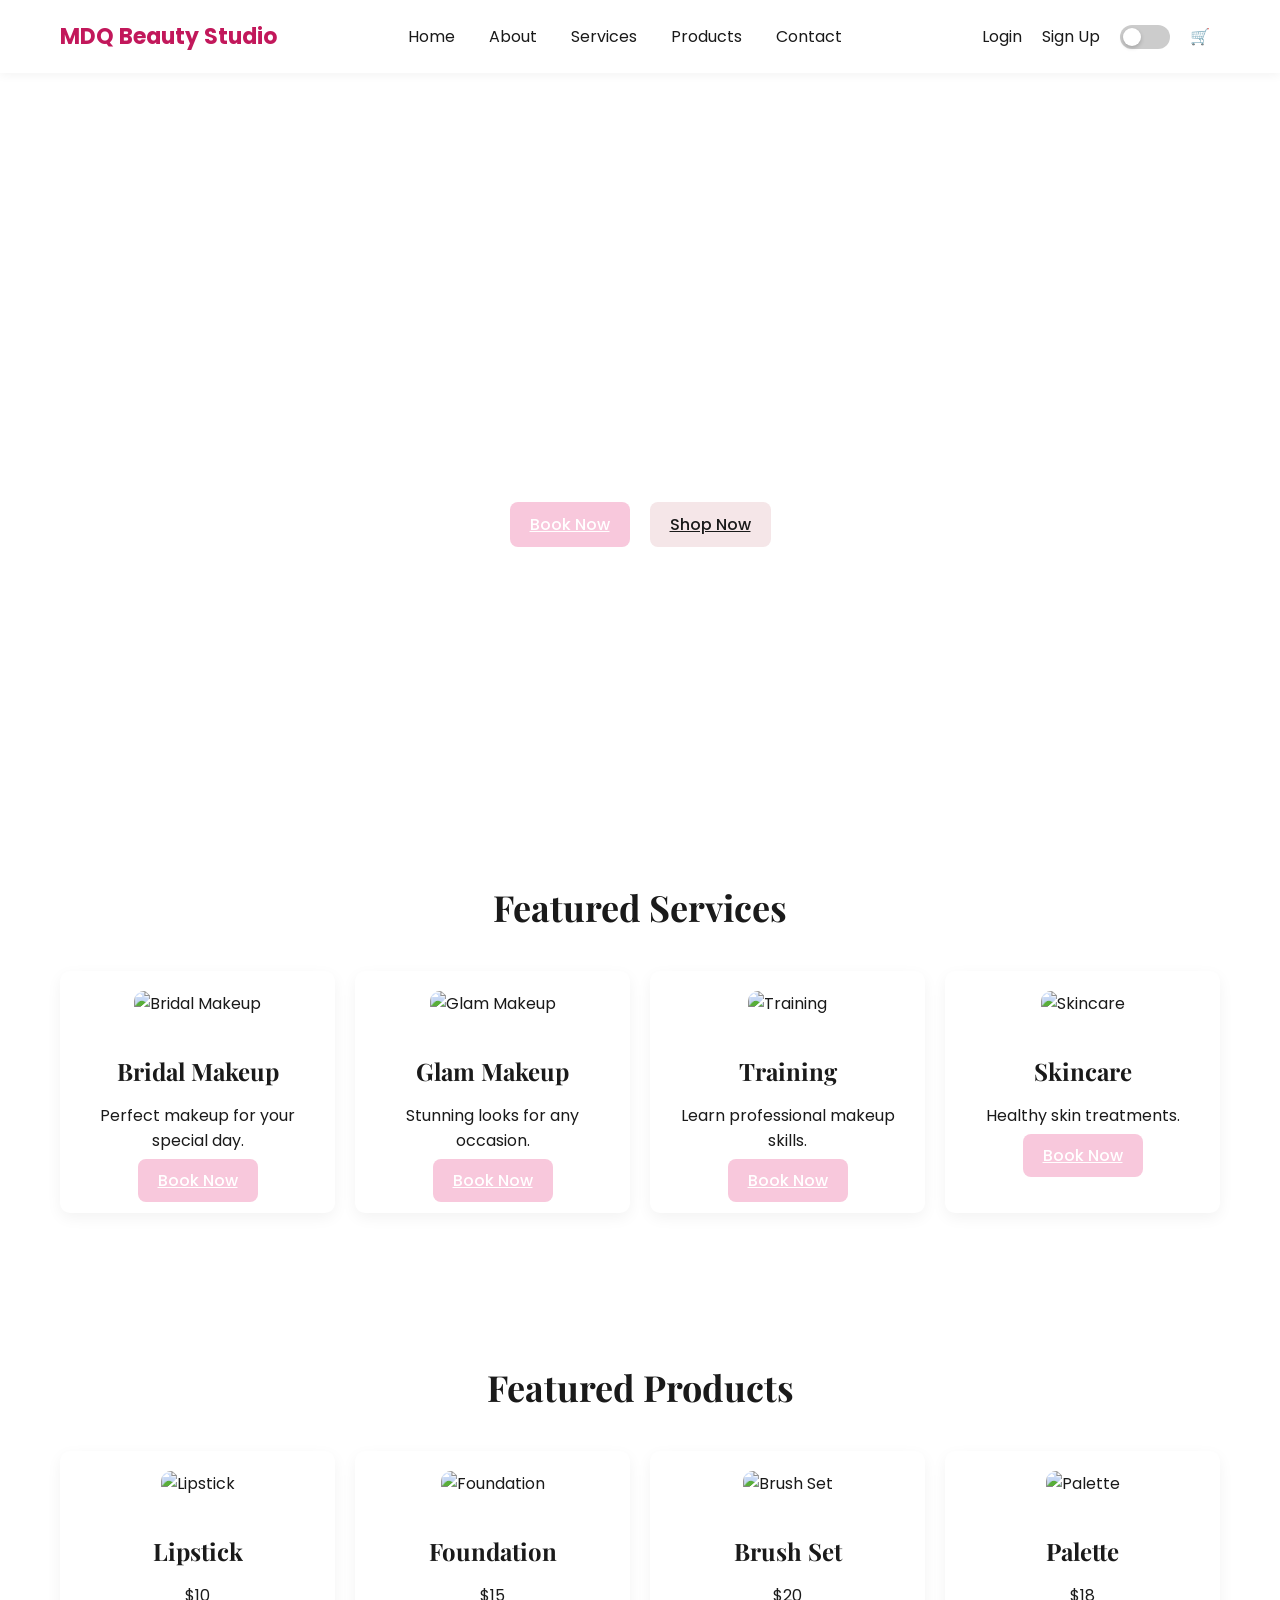
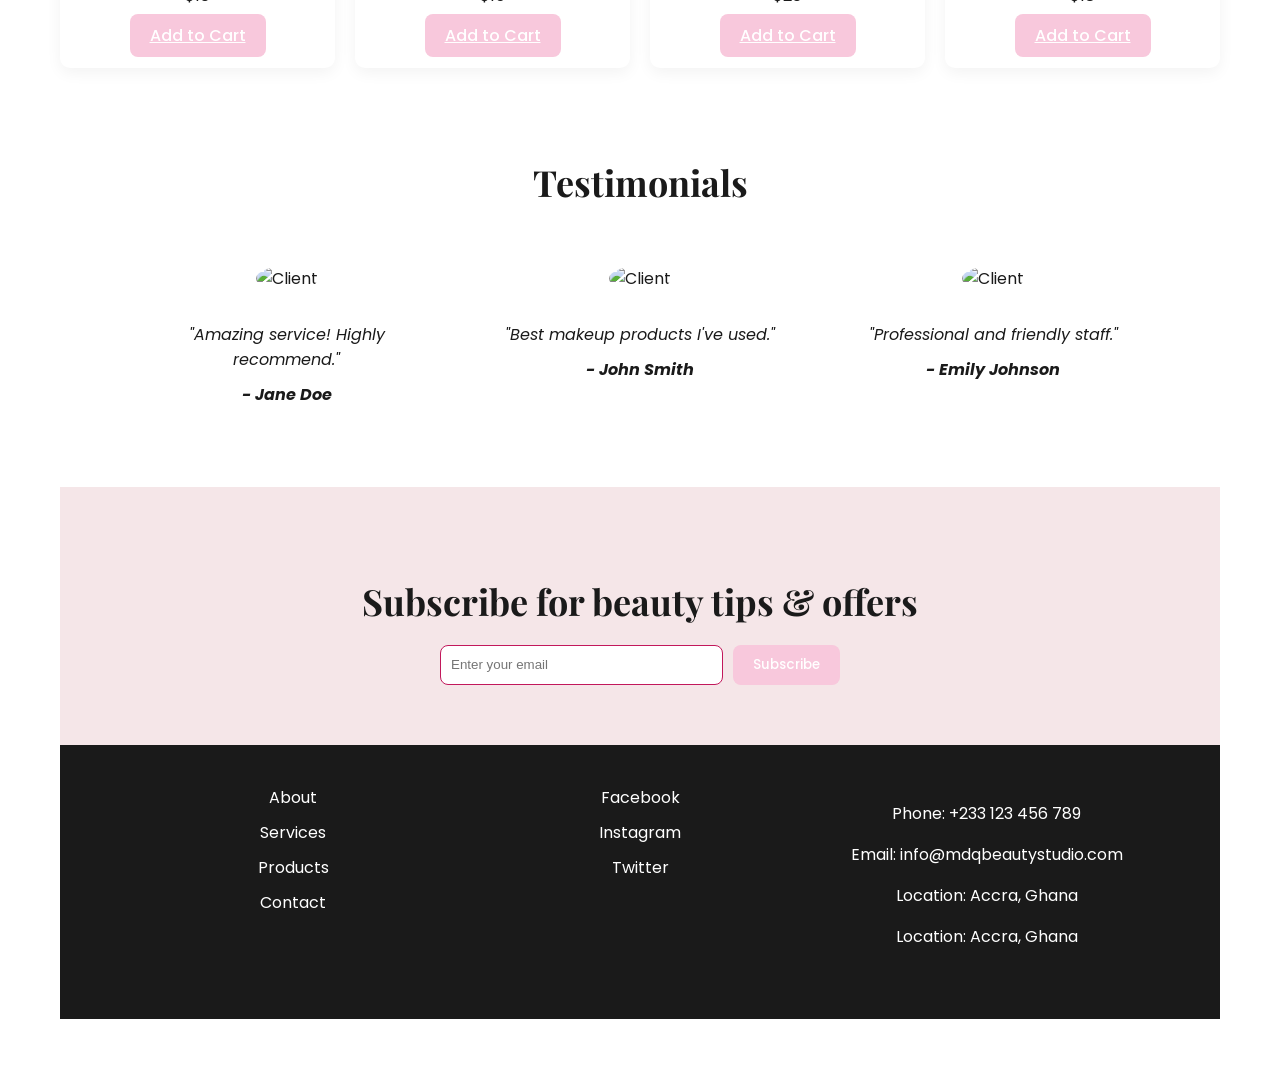
==== index.html @ b56fd3ab "Push all changes" ====
<!DOCTYPE html>
<html>
<head>
  <title>MDQ Beauty Studio</title>
  <link rel="preconnect" href="https://fonts.googleapis.com">
  <link rel="preconnect" href="https://fonts.gstatic.com" crossorigin>
  <link href="https://fonts.googleapis.com/css2?family=Playfair+Display:wght@400;700&family=Poppins:wght@300;400;500;600&display=swap" rel="stylesheet">
  <link rel="stylesheet" href="src/styles.css">
  <script src="src/script.js" defer></script>
</head>

<body>

<header>
  <div class="logo">MDQ Beauty Studio</div>
  <nav>
    <a href="index.html">Home</a>
    <a href="pages/about.html">About</a>
    <a href="pages/services.html">Services</a>
    <a href="pages/products.html">Products</a>
    <a href="pages/contact.html">Contact</a>
  </nav>
  <div class="header-right">
    <a href="pages/login.html">Login</a>
    <a href="pages/signup.html">Sign Up</a>
    <div class="toggle-switch">
      <input type="checkbox" id="toggle">
      <label for="toggle" class="toggle-label"></label>
    </div>
    <a href="pages/order.html" class="cart-icon">🛒</a>
  </div>
</header>

<section class="hero">
  <div class="hero-content">
    <h1>Enhance Your Beauty with MDQ</h1>
    <p>Professional Makeup & Beauty Products</p>
    <div class="hero-buttons">
      <a href="pages/services.html" class="btn primary">Book Now</a>
      <a href="pages/products.html" class="btn secondary">Shop Now</a>
    </div>
  </div>
</section>

<section class="section featured-services">
  <h2>Featured Services</h2>
  <div class="grid services-grid">
    <div class="card">
      <img src="https://via.placeholder.com/300x200?text=Bridal+Makeup" alt="Bridal Makeup">
      <h3>Bridal Makeup</h3>
      <p>Perfect makeup for your special day.</p>
      <a href="pages/contact.html" class="btn">Book Now</a>
    </div>
    <div class="card">
      <img src="https://via.placeholder.com/300x200?text=Glam+Makeup" alt="Glam Makeup">
      <h3>Glam Makeup</h3>
      <p>Stunning looks for any occasion.</p>
      <a href="pages/contact.html" class="btn">Book Now</a>
    </div>
    <div class="card">
      <img src="https://via.placeholder.com/300x200?text=Training" alt="Training">
      <h3>Training</h3>
      <p>Learn professional makeup skills.</p>
      <a href="pages/contact.html" class="btn">Book Now</a>
    </div>
    <div class="card">
      <img src="https://via.placeholder.com/300x200?text=Skincare" alt="Skincare">
      <h3>Skincare</h3>
      <p>Healthy skin treatments.</p>
      <a href="pages/contact.html" class="btn">Book Now</a>
    </div>
  </div>
</section>

<section class="section featured-products">
  <h2>Featured Products</h2>
  <div class="grid products-grid">
    <div class="card">
      <img src="https://via.placeholder.com/200x200?text=Lipstick" alt="Lipstick">
      <h3>Lipstick</h3>
      <p>$10</p>
      <a href="pages/order.html" class="btn">Add to Cart</a>
    </div>
    <div class="card">
      <img src="https://via.placeholder.com/200x200?text=Foundation" alt="Foundation">
      <h3>Foundation</h3>
      <p>$15</p>
      <a href="pages/order.html" class="btn">Add to Cart</a>
    </div>
    <div class="card">
      <img src="https://via.placeholder.com/200x200?text=Brush+Set" alt="Brush Set">
      <h3>Brush Set</h3>
      <p>$20</p>
      <a href="pages/order.html" class="btn">Add to Cart</a>
    </div>
    <div class="card">
      <img src="https://via.placeholder.com/200x200?text=Palette" alt="Palette">
      <h3>Palette</h3>
      <p>$18</p>
      <a href="pages/order.html" class="btn">Add to Cart</a>
    </div>
  </div>
<section class="section testimonials">
  <h2>Testimonials</h2>
  <div class="grid testimonials-grid">
    <div class="testimonial">
      <img src="https://via.placeholder.com/100x100?text=Client" alt="Client">
      <p>"Amazing service! Highly recommend."</p>
      <cite>- Jane Doe</cite>
    </div>
    <div class="testimonial">
      <img src="https://via.placeholder.com/100x100?text=Client" alt="Client">
      <p>"Best makeup products I've used."</p>
      <cite>- John Smith</cite>
    </div>
    <div class="testimonial">
      <img src="https://via.placeholder.com/100x100?text=Client" alt="Client">
      <p>"Professional and friendly staff."</p>
      <cite>- Emily Johnson</cite>
    </div>
  </div>
</section>

<section class="section newsletter">
  <h2>Subscribe for beauty tips & offers</h2>
  <form class="newsletter-form">
    <input type="email" placeholder="Enter your email" required>
    <button type="submit" class="btn">Subscribe</button>
  </form>
</section>

<footer>
  <div class="footer-content">
    <div class="footer-links">
      <a href="pages/about.html">About</a>
      <a href="pages/services.html">Services</a>
      <a href="pages/products.html">Products</a>
      <a href="pages/contact.html">Contact</a>
    </div>
    <div class="social-media">
      <a href="#">Facebook</a>
      <a href="#">Instagram</a>
      <a href="#">Twitter</a>
    </div>
    <div class="contact-info">
      <p>Phone: +233 123 456 789</p>
      <p>Email: info@mdqbeautystudio.com</p>
      <p>Location: Accra, Ghana</p>
       <p>Location: Accra, Ghana</p>
    </div>
  </div>
</footer>

</body>
</html>
---- src/styles.css ----
body {
  margin: 0;
  font-family: 'Poppins', sans-serif;
  background: #FFFFFF;
  color: #1A1A1A;
}

h1, h2, h3 {
  font-family: 'Playfair Display', serif;
}

header {
  display: flex;
  justify-content: space-between;
  align-items: center;
  padding: 20px 60px;
  background: #FFFFFF;
  box-shadow: 0 2px 10px rgba(0,0,0,0.05);
}

.logo {
  font-weight: bold;
  font-size: 22px;
  color: #C2185B;
}

nav a {
  margin: 0 15px;
  text-decoration: none;
  color: #1A1A1A;
}

.header-right {
  display: flex;
  align-items: center;
}

.header-right a {
  margin: 0 10px;
  text-decoration: none;
  color: #1A1A1A;
}

.toggle-switch {
  position: relative;
  display: inline-block;
  width: 50px;
  height: 24px;
  margin: 0 10px;
}

.toggle-switch input {
  opacity: 0;
  width: 0;
  height: 0;
}

.toggle-label {
  position: absolute;
  cursor: pointer;
  top: 0;
  left: 0;
  right: 0;
  bottom: 0;
  background-color: #ccc;
  transition: 0.4s;
  border-radius: 24px;
}

.toggle-label:before {
  position: absolute;
  content: "";
  height: 18px;
  width: 18px;
  left: 3px;
  bottom: 3px;
  background-color: white;
  transition: 0.4s;
  border-radius: 50%;
  box-shadow: 0 2px 4px rgba(0,0,0,0.2);
}

input:checked + .toggle-label {
  background-color: #F8C8DC;
}

input:checked + .toggle-label:before {
  transform: translateX(26px);
  animation: elastic 0.3s ease-out;
}

@keyframes elastic {
  0% { transform: translateX(0); }
  50% { transform: translateX(30px); }
  100% { transform: translateX(26px); }
}

.btn {
  background: #F8C8DC;
  color: #FFFFFF;
  padding: 10px 20px;
  border-radius: 8px;
  border: none;
  cursor: pointer;
  font-family: 'Poppins', sans-serif;
  font-weight: 500;
  transition: background 0.3s;
}

.btn:hover {
  background: #C2185B;
}

.btn.secondary {
  background: #F5E6E8;
  color: #1A1A1A;
}

.btn.secondary:hover {
  background: #C2185B;
  color: #FFFFFF;
}

.hero {
  height: 80vh;
  background: url('https://images.unsplash.com/photo-1522335789203-aabd1fc54bc9') center/cover;
  display: flex;
  align-items: center;
  justify-content: center;
  color: white;
  text-align: center;
}

.hero-content h1 {
  font-size: 48px;
  margin-bottom: 10px;
}

.hero-content p {
  font-size: 20px;
  margin-bottom: 30px;
}

.hero-buttons {
  display: flex;
  gap: 20px;
  justify-content: center;
}

.section {
  padding: 60px;
  text-align: center;
}

.section h2 {
  font-size: 36px;
  margin-bottom: 40px;
  color: #1A1A1A;
}

.card {
  box-shadow: 0 5px 15px rgba(0,0,0,0.05);
  padding: 20px;
  border-radius: 10px;
  text-align: center;
  background: #FFFFFF;
}

.card img {
  width: 100%;
  border-radius: 10px;
  margin-bottom: 15px;
}

.card h3 {
  font-size: 24px;
  margin-bottom: 10px;
}

.card p {
  margin-bottom: 15px;
}

.rating {
  color: #FFD700;
  margin-bottom: 15px;
}

.grid {
  display: grid;
  gap: 20px;
}

.services-grid {
  grid-template-columns: repeat(auto-fit, minmax(250px, 1fr));
}

.products-grid {
  grid-template-columns: repeat(4, 1fr);
}

.testimonials-grid {
  grid-template-columns: repeat(auto-fit, minmax(250px, 1fr));
}

.testimonial {
  padding: 20px;
}

.testimonial img {
  width: 80px;
  height: 80px;
  border-radius: 50%;
  margin-bottom: 15px;
}

.testimonial p {
  font-style: italic;
  margin-bottom: 10px;
}

.testimonial cite {
  font-weight: bold;
}

.newsletter {
  background: #F5E6E8;
  padding: 60px;
  text-align: center;
}

.newsletter h2 {
  margin-bottom: 20px;
}

.newsletter-form {
  display: flex;
  justify-content: center;
  gap: 10px;
  max-width: 400px;
  margin: 0 auto;
}

.newsletter-form input {
  flex: 1;
  padding: 10px;
  border: 1px solid #C2185B;
  border-radius: 8px;
}

footer {
  background: #1A1A1A;
  color: #FFFFFF;
  padding: 40px 60px;
}

.footer-content {
  display: flex;
  justify-content: space-between;
  flex-wrap: wrap;
}

.footer-links, .social-media, .contact-info {
  flex: 1;
  min-width: 200px;
  margin-bottom: 20px;
}

.footer-links a, .social-media a {
  display: block;
  color: #FFFFFF;
  text-decoration: none;
  margin-bottom: 10px;
}

.about-section {
  padding: 60px;
}

.about-content {
  display: flex;
  gap: 40px;
  align-items: center;
}

.about-image img {
  width: 100%;
  max-width: 500px;
  border-radius: 10px;
}

.about-text {
  flex: 1;
}

.about-text h1 {
  font-size: 48px;
  margin-bottom: 20px;
}

.about-text h3 {
  font-size: 24px;
  margin-top: 30px;
  margin-bottom: 10px;
}

.about-text ul {
  list-style: none;
  padding: 0;
}

.product-controls {
  display: flex;
  justify-content: center;
  gap: 20px;
  margin-bottom: 40px;
}

.search-bar {
  padding: 10px;
  border: 1px solid #C2185B;
  border-radius: 8px;
  width: 300px;
}

.filter {
  padding: 10px;
  border: 1px solid #C2185B;
  border-radius: 8px;
}

.contact-section {
  padding: 60px;
}

.contact-content {
  display: flex;
  gap: 40px;
  max-width: 1000px;
  margin: 0 auto;
}

.contact-info, .contact-form {
  flex: 1;
}

.contact-info h3 {
  font-size: 24px;
  margin-bottom: 20px;
}

.contact-info p {
  margin-bottom: 10px;
}

.contact-form form {
  display: flex;
  flex-direction: column;
}

.contact-form input, .contact-form textarea {
  padding: 10px;
  margin-bottom: 15px;
  border: 1px solid #C2185B;
  border-radius: 8px;
}

.login-section, .signup-section {
  display: flex;
  justify-content: center;
  align-items: center;
  min-height: 80vh;
}

.login-card, .signup-card {
  max-width: 400px;
  width: 100%;
  padding: 40px;
  text-align: center;
}

.login-card h1, .signup-card h1 {
  margin-bottom: 30px;
}

.login-card form, .signup-card form {
  display: flex;
  flex-direction: column;
}

.login-card input, .signup-card input {
  padding: 10px;
  margin-bottom: 15px;
  border: 1px solid #C2185B;
  border-radius: 8px;
}

.form-options {
  display: flex;
  justify-content: space-between;
  align-items: center;
  margin-bottom: 20px;
}

.order-section {
  padding: 60px;
}

.order-content {
  display: flex;
  gap: 40px;
  max-width: 1000px;
  margin: 0 auto;
}

.customer-info, .order-summary {
  flex: 1;
}

.customer-info h3, .order-summary h3 {
  font-size: 24px;
  margin-bottom: 20px;
}

.customer-info form {
  display: flex;
  flex-direction: column;
}

.customer-info input, .customer-info textarea {
  padding: 10px;
  margin-bottom: 15px;
  border: 1px solid #C2185B;
  border-radius: 8px;
}

.customer-info textarea {
  height: 80px;
}

.summary-item {
  display: flex;
  justify-content: space-between;
  margin-bottom: 10px;
}

.total {
  border-top: 1px solid #C2185B;
  padding-top: 10px;
  margin-bottom: 20px;
  font-weight: bold;
}

.order-summary select {
  width: 100%;
  padding: 10px;
  margin-bottom: 20px;
  border: 1px solid #C2185B;
  border-radius: 8px;
}
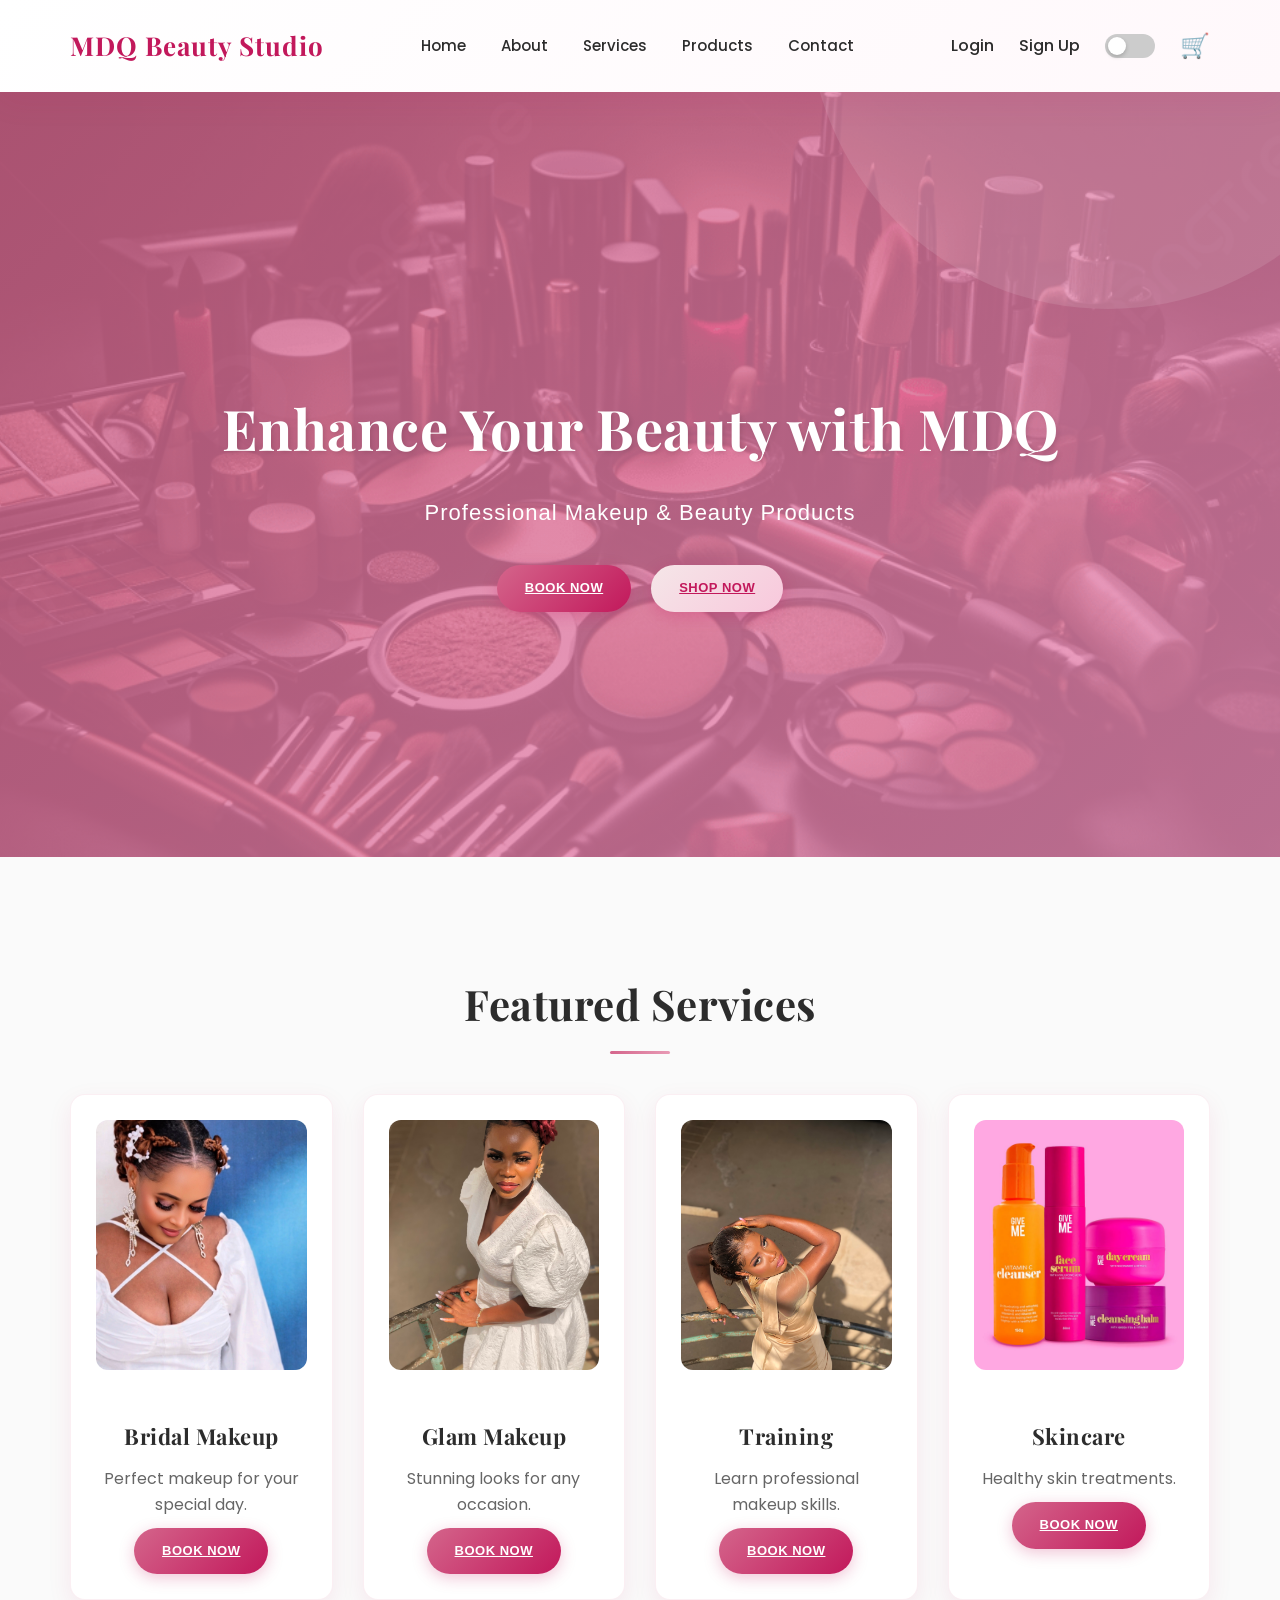
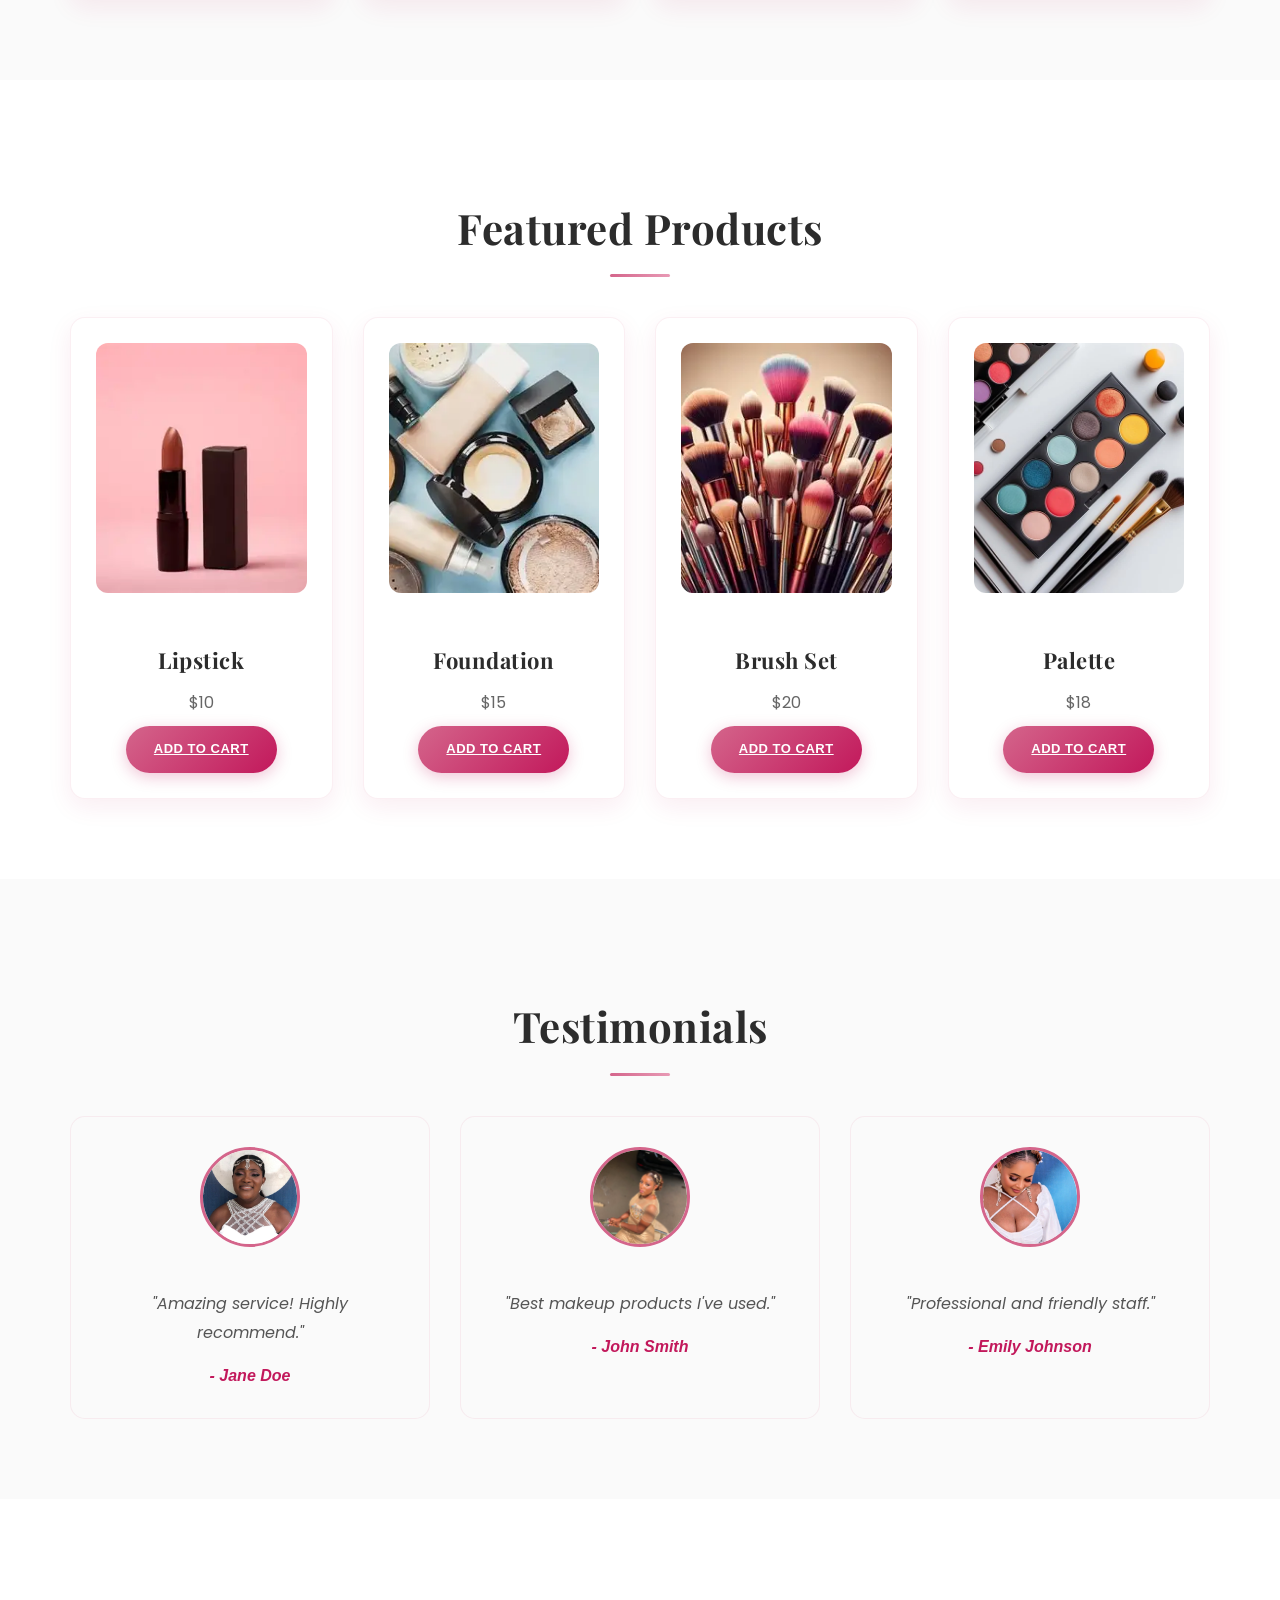
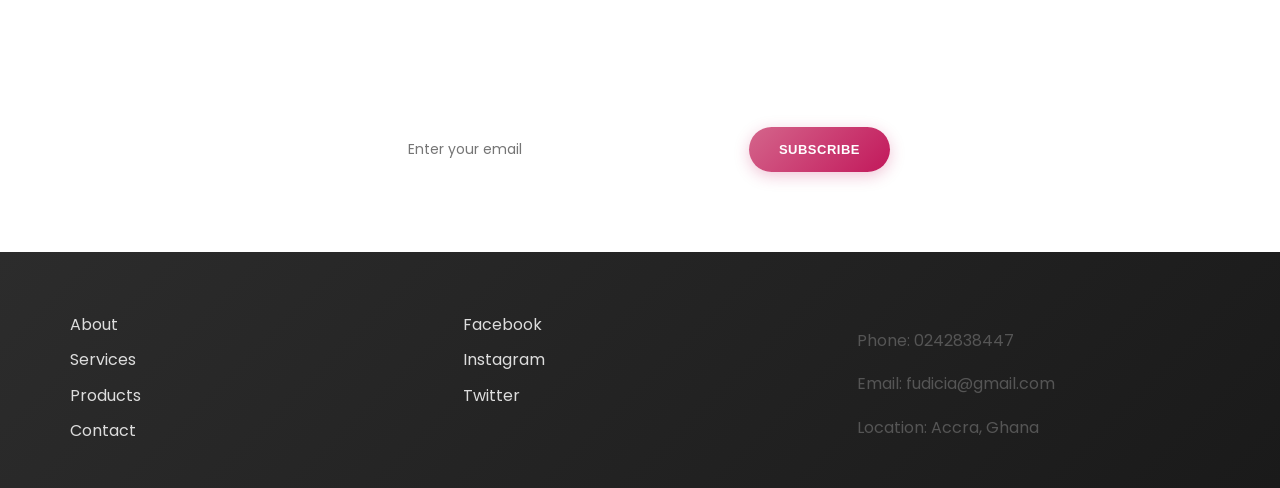
==== commit 1685bca6: "adding all content" ====
--- a/index.html
+++ b/index.html
@@ -46,25 +46,25 @@
   <h2>Featured Services</h2>
   <div class="grid services-grid">
     <div class="card">
-      <img src="https://via.placeholder.com/300x200?text=Bridal+Makeup" alt="Bridal Makeup">
+      <img src="images/IMG_3437.jpeg" alt="Bridal Makeup">
       <h3>Bridal Makeup</h3>
       <p>Perfect makeup for your special day.</p>
       <a href="pages/contact.html" class="btn">Book Now</a>
     </div>
     <div class="card">
-      <img src="https://via.placeholder.com/300x200?text=Glam+Makeup" alt="Glam Makeup">
+      <img src="images/IMG_1025.jpeg" alt="Glam Makeup">
       <h3>Glam Makeup</h3>
       <p>Stunning looks for any occasion.</p>
       <a href="pages/contact.html" class="btn">Book Now</a>
     </div>
     <div class="card">
-      <img src="https://via.placeholder.com/300x200?text=Training" alt="Training">
+      <img src="images/IMG_0275 (2).jpeg" alt="Training">
       <h3>Training</h3>
       <p>Learn professional makeup skills.</p>
       <a href="pages/contact.html" class="btn">Book Now</a>
     </div>
     <div class="card">
-      <img src="https://via.placeholder.com/300x200?text=Skincare" alt="Skincare">
+      <img src="images/skinc.webp" alt="Skincare">
       <h3>Skincare</h3>
       <p>Healthy skin treatments.</p>
       <a href="pages/contact.html" class="btn">Book Now</a>
@@ -76,45 +76,46 @@
   <h2>Featured Products</h2>
   <div class="grid products-grid">
     <div class="card">
-      <img src="https://via.placeholder.com/200x200?text=Lipstick" alt="Lipstick">
+      <img src="images/lips.webp" alt="Lipstick">
       <h3>Lipstick</h3>
       <p>$10</p>
       <a href="pages/order.html" class="btn">Add to Cart</a>
     </div>
     <div class="card">
-      <img src="https://via.placeholder.com/200x200?text=Foundation" alt="Foundation">
+      <img src="images/foundation.webp" alt="Foundation">
       <h3>Foundation</h3>
       <p>$15</p>
       <a href="pages/order.html" class="btn">Add to Cart</a>
     </div>
     <div class="card">
-      <img src="https://via.placeholder.com/200x200?text=Brush+Set" alt="Brush Set">
+      <img src="images/brush.webp" alt="Brush Set">
       <h3>Brush Set</h3>
       <p>$20</p>
       <a href="pages/order.html" class="btn">Add to Cart</a>
     </div>
     <div class="card">
-      <img src="https://via.placeholder.com/200x200?text=Palette" alt="Palette">
+      <img src="images/pal.webp" alt="Palette">
       <h3>Palette</h3>
       <p>$18</p>
       <a href="pages/order.html" class="btn">Add to Cart</a>
     </div>
   </div>
+</section>
 <section class="section testimonials">
   <h2>Testimonials</h2>
   <div class="grid testimonials-grid">
     <div class="testimonial">
-      <img src="https://via.placeholder.com/100x100?text=Client" alt="Client">
+      <img src="images/IMG_2928.jpeg" alt="Client">
       <p>"Amazing service! Highly recommend."</p>
       <cite>- Jane Doe</cite>
     </div>
     <div class="testimonial">
-      <img src="https://via.placeholder.com/100x100?text=Client" alt="Client">
+      <img src="images/IMG_0353 (1).jpeg" alt="Client">
       <p>"Best makeup products I've used."</p>
       <cite>- John Smith</cite>
     </div>
     <div class="testimonial">
-      <img src="https://via.placeholder.com/100x100?text=Client" alt="Client">
+      <img src="images/IMG_3437.jpeg" alt="Client">
       <p>"Professional and friendly staff."</p>
       <cite>- Emily Johnson</cite>
     </div>
@@ -143,10 +144,9 @@
       <a href="#">Twitter</a>
     </div>
     <div class="contact-info">
-      <p>Phone: +233 123 456 789</p>
-      <p>Email: info@mdqbeautystudio.com</p>
+      <p>Phone: 0242838447</p>
+      <p>Email: fudicia@gmail.com</p>
       <p>Location: Accra, Ghana</p>
-       <p>Location: Accra, Ghana</p>
     </div>
   </div>
 </footer>
--- a/src/styles.css
+++ b/src/styles.css
@@ -1,52 +1,128 @@
+* {
+  transition: all 0.3s ease;
+  box-sizing: border-box;
+}
+
 body {
   margin: 0;
   font-family: 'Poppins', sans-serif;
-  background: #FFFFFF;
-  color: #1A1A1A;
+  background: #FAFAFA;
+  color: #2C2C2C;
+  line-height: 1.6;
 }
 
 h1, h2, h3 {
   font-family: 'Playfair Display', serif;
-}
-
+  font-weight: 700;
+  letter-spacing: 0.5px;
+}
+
+h2 {
+  position: relative;
+  padding-bottom: 15px;
+  margin-bottom: 40px;
+}
+
+h2:after {
+  content: '';
+  position: absolute;
+  bottom: 0;
+  left: 50%;
+  transform: translateX(-50%);
+  width: 60px;
+  height: 3px;
+  background: linear-gradient(90deg, #D4658B, #E89AB5);
+  border-radius: 2px;
+}
+
+/* HEADER */
 header {
   display: flex;
   justify-content: space-between;
   align-items: center;
-  padding: 20px 60px;
-  background: #FFFFFF;
-  box-shadow: 0 2px 10px rgba(0,0,0,0.05);
+  padding: 25px 70px;
+  background: linear-gradient(135deg, #FFFFFF 0%, #FFF8FB 100%);
+  box-shadow: 0 8px 32px rgba(194, 24, 91, 0.08);
+  position: sticky;
+  top: 0;
+  z-index: 100;
 }
 
 .logo {
-  font-weight: bold;
-  font-size: 22px;
-  color: #C2185B;
+  font-weight: 700;
+  font-size: 26px;
+  color: #C2185B;
+  letter-spacing: 1px;
+  font-family: 'Playfair Display', serif;
+}
+
+nav {
+  display: flex;
+  gap: 35px;
 }
 
 nav a {
-  margin: 0 15px;
   text-decoration: none;
-  color: #1A1A1A;
+  color: #2C2C2C;
+  font-weight: 500;
+  position: relative;
+  font-size: 15px;
+}
+
+nav a:after {
+  content: '';
+  position: absolute;
+  bottom: -5px;
+  left: 0;
+  width: 0;
+  height: 2px;
+  background: linear-gradient(90deg, #D4658B, #E89AB5);
+  transition: width 0.3s ease;
+}
+
+nav a:hover:after {
+  width: 100%;
 }
 
 .header-right {
   display: flex;
   align-items: center;
+  gap: 25px;
 }
 
 .header-right a {
-  margin: 0 10px;
   text-decoration: none;
-  color: #1A1A1A;
-}
-
+  color: #2C2C2C;
+  font-weight: 500;
+  position: relative;
+}
+
+.header-right a:not(.cart-icon):after {
+  content: '';
+  position: absolute;
+  bottom: -5px;
+  left: 0;
+  width: 0;
+  height: 2px;
+  background: linear-gradient(90deg, #D4658B, #E89AB5);
+  transition: width 0.3s ease;
+}
+
+.header-right a:hover:after {
+  width: 100%;
+}
+
+.cart-icon {
+  font-size: 24px;
+  cursor: pointer;
+}
+
+/* TOGGLE SWITCH */
 .toggle-switch {
   position: relative;
   display: inline-block;
   width: 50px;
   height: 24px;
-  margin: 0 10px;
 }
 
 .toggle-switch input {
@@ -81,7 +157,7 @@
 }
 
 input:checked + .toggle-label {
-  background-color: #F8C8DC;
+  background: linear-gradient(135deg, #D4658B, #E89AB5);
 }
 
 input:checked + .toggle-label:before {
@@ -95,50 +171,84 @@
   100% { transform: translateX(26px); }
 }
 
+/* BUTTONS */
 .btn {
-  background: #F8C8DC;
+  background: linear-gradient(135deg, #D4658B, #C2185B);
   color: #FFFFFF;
-  padding: 10px 20px;
-  border-radius: 8px;
+  padding: 13px 28px;
+  border-radius: 25px;
   border: none;
   cursor: pointer;
   font-family: 'Poppins', sans-serif;
-  font-weight: 500;
-  transition: background 0.3s;
+  font-weight: 600;
+  transition: all 0.3s ease;
+  box-shadow: 0 4px 15px rgba(194, 24, 91, 0.25);
+  text-transform: uppercase;
+  font-size: 13px;
+  letter-spacing: 0.5px;
+  display: inline-block;
 }
 
 .btn:hover {
-  background: #C2185B;
+  background: linear-gradient(135deg, #C2185B, #A80040);
+  box-shadow: 0 8px 25px rgba(194, 24, 91, 0.4);
+  transform: translateY(-2px);
 }
 
 .btn.secondary {
-  background: #F5E6E8;
-  color: #1A1A1A;
+  background: linear-gradient(135deg, #F5E6E8, #F8C8DC);
+  color: #C2185B;
 }
 
 .btn.secondary:hover {
-  background: #C2185B;
+  background: linear-gradient(135deg, #D4658B, #C2185B);
   color: #FFFFFF;
 }
 
+/* HERO SECTION */
 .hero {
-  height: 80vh;
-  background: url('https://images.unsplash.com/photo-1522335789203-aabd1fc54bc9') center/cover;
+  height: 85vh;
+  background: linear-gradient(135deg, rgba(212, 101, 139, 0.8) 0%, rgba(232, 138, 181, 0.8) 100%), url('../images/Background.jpg');
+  background-size: cover;
+  background-position: center;
+  background-attachment: fixed;
   display: flex;
   align-items: center;
   justify-content: center;
   color: white;
   text-align: center;
+  position: relative;
+  overflow: hidden;
+}
+
+.hero::before {
+  content: '';
+  position: absolute;
+  top: -50%;
+  right: -10%;
+  width: 600px;
+  height: 600px;
+  background: rgba(255, 255, 255, 0.1);
+  border-radius: 50%;
+}
+
+.hero-content {
+  position: relative;
+  z-index: 2;
 }
 
 .hero-content h1 {
-  font-size: 48px;
-  margin-bottom: 10px;
+  font-size: 56px;
+  margin-bottom: 15px;
+  font-weight: 700;
+  text-shadow: 2px 2px 4px rgba(0,0,0,0.1);
 }
 
 .hero-content p {
-  font-size: 20px;
-  margin-bottom: 30px;
+  font-size: 22px;
+  margin-bottom: 35px;
+  font-weight: 300;
+  letter-spacing: 1px;
 }
 
 .hero-buttons {
@@ -147,146 +257,226 @@
   justify-content: center;
 }
 
+/* SECTIONS */
 .section {
-  padding: 60px;
+  padding: 80px 70px;
   text-align: center;
+  background: #FAFAFA;
+}
+
+.section:nth-child(even) {
+  background: #FFFFFF;
+}
+
+.section h1 {
+  font-size: 48px;
+  margin-bottom: 50px;
+  color: #2C2C2C;
 }
 
 .section h2 {
-  font-size: 36px;
-  margin-bottom: 40px;
-  color: #1A1A1A;
-}
-
+  font-size: 42px;
+  color: #2C2C2C;
+}
+
+/* CARDS */
 .card {
-  box-shadow: 0 5px 15px rgba(0,0,0,0.05);
-  padding: 20px;
-  border-radius: 10px;
+  box-shadow: 0 8px 25px rgba(194, 24, 91, 0.08);
+  padding: 25px;
+  border-radius: 15px;
   text-align: center;
   background: #FFFFFF;
+  overflow: hidden;
+  border: 1px solid rgba(212, 101, 139, 0.1);
+}
+
+.card:hover {
+  transform: translateY(-8px);
+  box-shadow: 0 15px 40px rgba(194, 24, 91, 0.15);
 }
 
 .card img {
   width: 100%;
-  border-radius: 10px;
-  margin-bottom: 15px;
+  height: 250px;
+  object-fit: cover;
+  border-radius: 12px;
+  margin-bottom: 20px;
+}
+
+.card:hover img {
+  transform: scale(1.05);
 }
 
 .card h3 {
-  font-size: 24px;
-  margin-bottom: 10px;
+  font-size: 22px;
+  margin-bottom: 12px;
+  color: #2C2C2C;
 }
 
 .card p {
-  margin-bottom: 15px;
+  color: #666;
+  margin: 10px 0;
 }
 
 .rating {
   color: #FFD700;
   margin-bottom: 15px;
-}
-
+  font-size: 18px;
+}
+
+/* GRIDS */
 .grid {
   display: grid;
-  gap: 20px;
+  gap: 30px;
+  max-width: 1400px;
+  margin: 0 auto;
 }
 
 .services-grid {
+  grid-template-columns: repeat(4, 1fr);
+}
+
+.products-grid {
   grid-template-columns: repeat(auto-fit, minmax(250px, 1fr));
 }
 
-.products-grid {
-  grid-template-columns: repeat(4, 1fr);
-}
-
 .testimonials-grid {
-  grid-template-columns: repeat(auto-fit, minmax(250px, 1fr));
-}
-
+  grid-template-columns: repeat(auto-fit, minmax(280px, 1fr));
+}
+
+/* TESTIMONIALS */
 .testimonial {
-  padding: 20px;
+  padding: 30px;
+  background: #FAFAFA;
+  border-radius: 15px;
+  border: 1px solid rgba(212, 101, 139, 0.1);
 }
 
 .testimonial img {
-  width: 80px;
-  height: 80px;
+  width: 100px;
+  height: 100px;
+  object-fit: cover;
   border-radius: 50%;
-  margin-bottom: 15px;
+  margin-bottom: 20px;
+  border: 3px solid #D4658B;
 }
 
 .testimonial p {
   font-style: italic;
-  margin-bottom: 10px;
+  margin-bottom: 15px;
+  color: #555;
+  line-height: 1.8;
 }
 
 .testimonial cite {
-  font-weight: bold;
-}
-
+  font-weight: 600;
+  color: #C2185B;
+}
+
+/* NEWSLETTER */
 .newsletter {
-  background: #F5E6E8;
-  padding: 60px;
+  background: linear-gradient(135deg, #D4658B 0%, #E89AB5 100%);
+  padding: 80px 70px;
   text-align: center;
+  color: white;
 }
 
 .newsletter h2 {
-  margin-bottom: 20px;
+  margin-bottom: 30px;
+  color: white;
+}
+
+.newsletter h2:after {
+  background: rgba(255, 255, 255, 0.5);
 }
 
 .newsletter-form {
   display: flex;
   justify-content: center;
   gap: 10px;
-  max-width: 400px;
+  max-width: 500px;
   margin: 0 auto;
 }
 
 .newsletter-form input {
   flex: 1;
-  padding: 10px;
-  border: 1px solid #C2185B;
-  border-radius: 8px;
-}
-
+  padding: 12px 18px;
+  border: none;
+  border-radius: 25px;
+  font-family: 'Poppins', sans-serif;
+  font-size: 14px;
+}
+
+.newsletter-form button {
+  padding: 12px 30px;
+}
+
+/* FOOTER */
 footer {
-  background: #1A1A1A;
+  background: linear-gradient(135deg, #2C2C2C 0%, #1A1A1A 100%);
   color: #FFFFFF;
-  padding: 40px 60px;
+  padding: 60px 70px 30px;
 }
 
 .footer-content {
   display: flex;
   justify-content: space-between;
   flex-wrap: wrap;
+  gap: 40px;
+  max-width: 1400px;
+  margin: 0 auto;
 }
 
 .footer-links, .social-media, .contact-info {
   flex: 1;
   min-width: 200px;
-  margin-bottom: 20px;
 }
 
 .footer-links a, .social-media a {
   display: block;
-  color: #FFFFFF;
+  color: #DDD;
   text-decoration: none;
   margin-bottom: 10px;
-}
-
+  transition: color 0.3s ease;
+}
+
+.footer-links a:hover, .social-media a:hover {
+  color: #E89AB5;
+}
+
+.contact-info p {
+  margin: 8px 0;
+  color: #DDD;
+}
+
+/* ABOUT SECTION */
 .about-section {
-  padding: 60px;
+  padding: 80px 70px;
+  background: #FFFFFF;
 }
 
 .about-content {
   display: flex;
-  gap: 40px;
+  gap: 60px;
   align-items: center;
+  max-width: 1200px;
+  margin: 0 auto;
+}
+
+.about-image {
+  flex: 1;
 }
 
 .about-image img {
   width: 100%;
-  max-width: 500px;
-  border-radius: 10px;
+  height: 450px;
+  object-fit: cover;
+  border-radius: 15px;
+  box-shadow: 0 15px 40px rgba(194, 24, 91, 0.15);
+}
+
+.about-image:hover img {
+  transform: scale(1.02);
 }
 
 .about-text {
@@ -295,13 +485,21 @@
 
 .about-text h1 {
   font-size: 48px;
-  margin-bottom: 20px;
+  margin-bottom: 25px;
+  color: #2C2C2C;
 }
 
 .about-text h3 {
-  font-size: 24px;
-  margin-top: 30px;
-  margin-bottom: 10px;
+  font-size: 20px;
+  color: #C2185B;
+  margin-top: 25px;
+  margin-bottom: 12px;
+}
+
+.about-text p {
+  color: #555;
+  line-height: 1.8;
+  margin-bottom: 15px;
 }
 
 .about-text ul {
@@ -309,33 +507,30 @@
   padding: 0;
 }
 
-.product-controls {
-  display: flex;
-  justify-content: center;
-  gap: 20px;
-  margin-bottom: 40px;
-}
-
-.search-bar {
-  padding: 10px;
-  border: 1px solid #C2185B;
-  border-radius: 8px;
-  width: 300px;
-}
-
-.filter {
-  padding: 10px;
-  border: 1px solid #C2185B;
-  border-radius: 8px;
-}
-
+.about-text li {
+  padding: 10px 0;
+  padding-left: 30px;
+  position: relative;
+  color: #555;
+}
+
+.about-text li:before {
+  content: '✓';
+  position: absolute;
+  left: 0;
+  color: #D4658B;
+  font-weight: bold;
+  font-size: 18px;
+}
+
+/* CONTACT SECTION */
 .contact-section {
-  padding: 60px;
+  padding: 80px 70px;
 }
 
 .contact-content {
   display: flex;
-  gap: 40px;
+  gap: 60px;
   max-width: 1000px;
   margin: 0 auto;
 }
@@ -346,70 +541,177 @@
 
 .contact-info h3 {
   font-size: 24px;
+  color: #C2185B;
   margin-bottom: 20px;
 }
 
 .contact-info p {
-  margin-bottom: 10px;
+  color: #555;
+  margin: 15px 0;
+  line-height: 1.8;
+}
+
+.contact-info ul {
+  list-style: none;
+  padding: 0;
+  margin: 10px 0;
+}
+
+.contact-info li {
+  margin: 5px 0;
+  color: #555;
+}
+
+.contact-info .social-media {
+  margin-top: 20px;
+}
+
+.contact-info .social-media a {
+  display: inline-block;
+  margin-right: 15px;
+  color: #C2185B;
+  text-decoration: none;
+  font-weight: 500;
+}
+
+.contact-info .social-media a:hover {
+  text-decoration: underline;
 }
 
 .contact-form form {
   display: flex;
   flex-direction: column;
-}
-
-.contact-form input, .contact-form textarea {
-  padding: 10px;
-  margin-bottom: 15px;
-  border: 1px solid #C2185B;
+  gap: 15px;
+}
+
+.contact-form input,
+.contact-form textarea {
+  padding: 12px 15px;
+  border: 2px solid #E89AB5;
   border-radius: 8px;
-}
-
+  font-family: 'Poppins', sans-serif;
+  font-size: 14px;
+  transition: all 0.3s ease;
+}
+
+.contact-form input:focus,
+.contact-form textarea:focus {
+  outline: none;
+  border-color: #D4658B;
+  box-shadow: 0 0 0 3px rgba(212, 101, 139, 0.1);
+}
+
+.contact-form textarea {
+  resize: vertical;
+  min-height: 150px;
+}
+
+.map-section {
+  text-align: center;
+  margin-top: 60px;
+}
+
+.map-section h2 {
+  margin-bottom: 30px;
+}
+
+.map-section iframe {
+  max-width: 100%;
+  border-radius: 15px;
+  box-shadow: 0 8px 25px rgba(194, 24, 91, 0.08);
+}
+
+/* LOGIN/SIGNUP */
 .login-section, .signup-section {
   display: flex;
+  align-items: center;
   justify-content: center;
-  align-items: center;
   min-height: 80vh;
+  background: linear-gradient(135deg, #FAFAFA 0%, #FFF8FB 100%);
+  padding: 40px 20px;
 }
 
 .login-card, .signup-card {
-  max-width: 400px;
   width: 100%;
+  max-width: 450px;
+  background: white;
   padding: 40px;
-  text-align: center;
+  border-radius: 15px;
+  box-shadow: 0 8px 25px rgba(194, 24, 91, 0.08);
 }
 
 .login-card h1, .signup-card h1 {
+  font-size: 36px;
   margin-bottom: 30px;
+  color: #2C2C2C;
 }
 
 .login-card form, .signup-card form {
   display: flex;
   flex-direction: column;
+  gap: 15px;
 }
 
 .login-card input, .signup-card input {
-  padding: 10px;
-  margin-bottom: 15px;
-  border: 1px solid #C2185B;
+  padding: 12px 15px;
+  border: 2px solid #E89AB5;
   border-radius: 8px;
+  font-family: 'Poppins', sans-serif;
+  font-size: 14px;
+  transition: all 0.3s ease;
+}
+
+.login-card input:focus, .signup-card input:focus {
+  outline: none;
+  border-color: #D4658B;
+  box-shadow: 0 0 0 3px rgba(212, 101, 139, 0.1);
 }
 
 .form-options {
   display: flex;
   justify-content: space-between;
   align-items: center;
-  margin-bottom: 20px;
-}
-
+  font-size: 13px;
+  margin: 10px 0;
+}
+
+.form-options label {
+  display: flex;
+  align-items: center;
+  gap: 5px;
+  cursor: pointer;
+}
+
+.form-options a {
+  color: #C2185B;
+  text-decoration: none;
+}
+
+.form-options a:hover {
+  text-decoration: underline;
+}
+
+.signup-card p {
+  text-align: center;
+  color: #555;
+  margin-top: 20px;
+}
+
+.signup-card a {
+  color: #C2185B;
+  text-decoration: none;
+  font-weight: 600;
+}
+
+/* ORDER SECTION */
 .order-section {
-  padding: 60px;
+  padding: 80px 70px;
 }
 
 .order-content {
   display: flex;
-  gap: 40px;
-  max-width: 1000px;
+  gap: 60px;
+  max-width: 1200px;
   margin: 0 auto;
 }
 
@@ -418,43 +720,158 @@
 }
 
 .customer-info h3, .order-summary h3 {
-  font-size: 24px;
+  font-size: 22px;
+  color: #C2185B;
   margin-bottom: 20px;
 }
 
 .customer-info form {
   display: flex;
   flex-direction: column;
-}
-
-.customer-info input, .customer-info textarea {
-  padding: 10px;
-  margin-bottom: 15px;
-  border: 1px solid #C2185B;
+  gap: 15px;
+}
+
+.customer-info input,
+.customer-info textarea {
+  padding: 12px 15px;
+  border: 2px solid #E89AB5;
   border-radius: 8px;
-}
-
-.customer-info textarea {
-  height: 80px;
+  font-family: 'Poppins', sans-serif;
+  font-size: 14px;
+  transition: all 0.3s ease;
+}
+
+.customer-info input:focus,
+.customer-info textarea:focus {
+  outline: none;
+  border-color: #D4658B;
+  box-shadow: 0 0 0 3px rgba(212, 101, 139, 0.1);
 }
 
 .summary-item {
   display: flex;
   justify-content: space-between;
-  margin-bottom: 10px;
+  padding: 12px 0;
+  border-bottom: 1px solid #EEE;
 }
 
 .total {
-  border-top: 1px solid #C2185B;
-  padding-top: 10px;
-  margin-bottom: 20px;
-  font-weight: bold;
+  display: flex;
+  justify-content: space-between;
+  padding: 15px 0;
+  font-weight: 600;
+  color: #C2185B;
+  font-size: 18px;
 }
 
 .order-summary select {
   width: 100%;
-  padding: 10px;
+  padding: 12px 15px;
+  border: 2px solid #E89AB5;
+  border-radius: 8px;
+  font-family: 'Poppins', sans-serif;
+  font-size: 14px;
   margin-bottom: 20px;
-  border: 1px solid #C2185B;
-  border-radius: 8px;
-}+  cursor: pointer;
+}
+
+/* PRODUCT CONTROLS */
+.product-controls {
+  display: flex;
+  justify-content: center;
+  gap: 15px;
+  margin-bottom: 40px;
+  flex-wrap: wrap;
+}
+
+.search-bar {
+  padding: 12px 18px;
+  border: 2px solid #E89AB5;
+  border-radius: 25px;
+  font-family: 'Poppins', sans-serif;
+  font-size: 14px;
+  flex: 0 1 350px;
+  transition: all 0.3s ease;
+}
+
+.search-bar:focus {
+  outline: none;
+  border-color: #D4658B;
+  box-shadow: 0 0 0 3px rgba(212, 101, 139, 0.1);
+}
+
+.filter {
+  padding: 12px 18px;
+  border: 2px solid #E89AB5;
+  border-radius: 25px;
+  font-family: 'Poppins', sans-serif;
+  font-size: 14px;
+  cursor: pointer;
+  transition: all 0.3s ease;
+}
+
+.filter:focus {
+  outline: none;
+  border-color: #D4658B;
+}
+
+/* RESPONSIVE */
+@media (max-width: 768px) {
+  header {
+    padding: 15px 30px;
+    flex-direction: column;
+    gap: 15px;
+  }
+
+  nav {
+    gap: 15px;
+    flex-wrap: wrap;
+    justify-content: center;
+  }
+
+  .section {
+    padding: 50px 30px;
+  }
+
+  .about-content,
+  .contact-content,
+  .order-content {
+    flex-direction: column;
+    gap: 30px;
+  }
+
+  .grid {
+    gap: 20px;
+  }
+
+  .services-grid,
+  .products-grid,
+  .testimonials-grid {
+    grid-template-columns: 1fr;
+  }
+
+  .hero {
+    height: 60vh;
+  }
+
+  .hero-content h1 {
+    font-size: 36px;
+  }
+
+  .hero-content p {
+    font-size: 16px;
+  }
+
+  .newsletter-form {
+    flex-direction: column;
+  }
+
+  footer {
+    padding: 40px 30px;
+  }
+
+  .footer-content {
+    flex-direction: column;
+    gap: 30px;
+  }
+}
